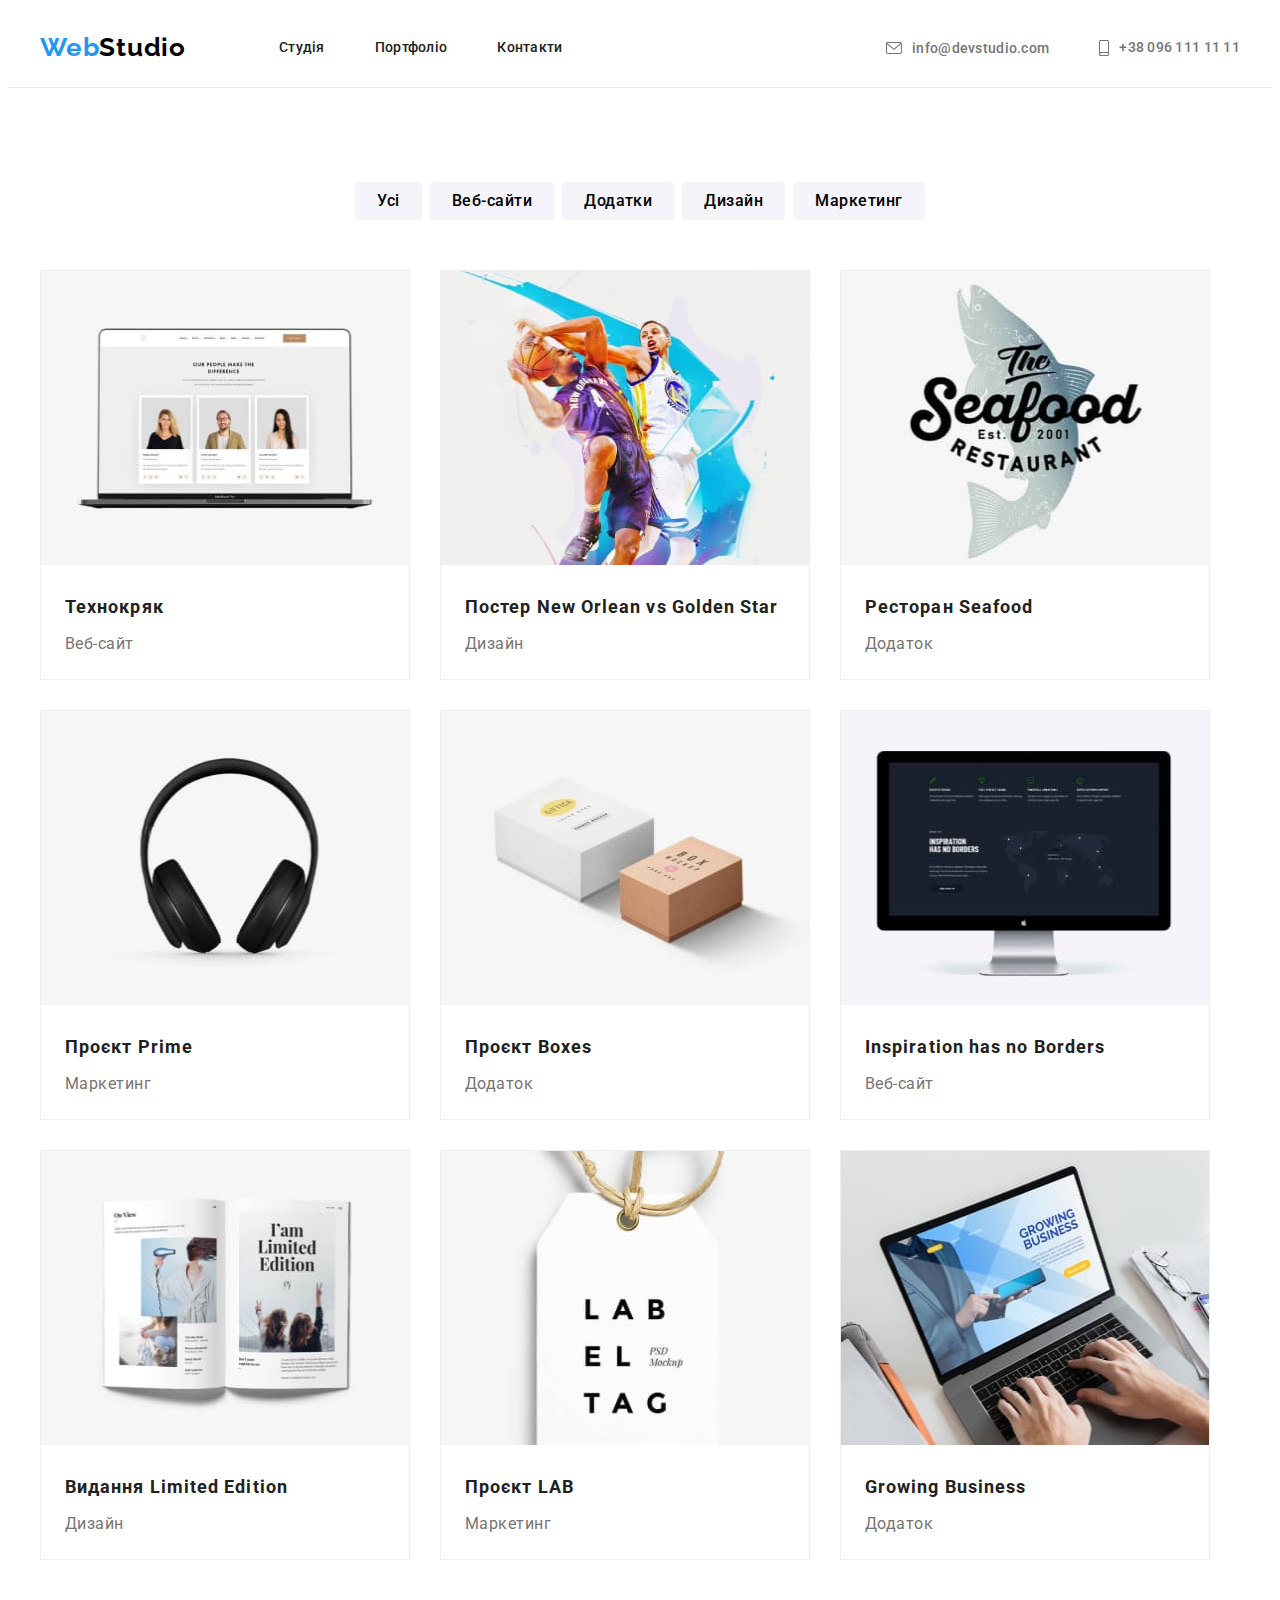
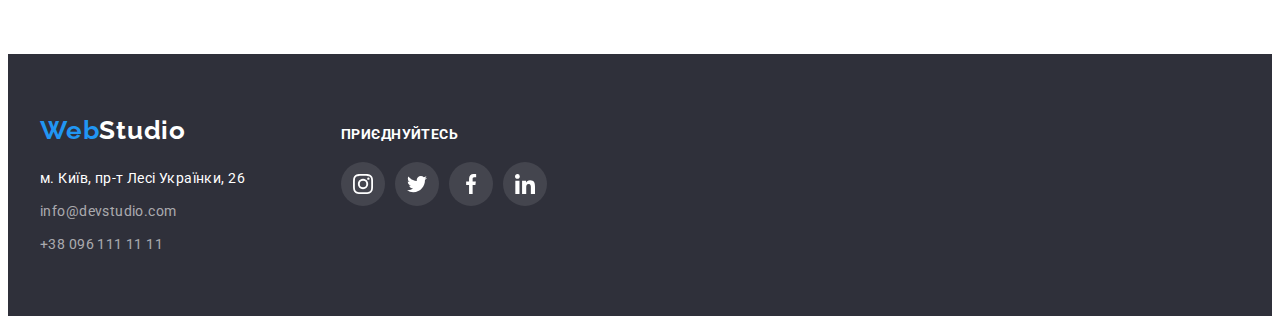
==== portfolio.html @ a014893c "transition" ====
<!DOCTYPE html>
<html lang="uk">
<head>
    <title>Портфоліо</title>
    <link rel="preconnect" href="https://fonts.googleapis.com">
        <link rel="preconnect" href="https://fonts.gstatic.com" crossorigin>
        <link href="https://fonts.googleapis.com/css2?family=Raleway:wght@700&family=Roboto:wght@400;500;700;900&display=swap" 
        rel="stylesheet">
        <link rel="stylesheet" href="https://cdnjs.cloudflare.com/ajax/libs/modern-normalize/1.1.0/modern-normalize.min.css" integrity="sha512-wpPYUAdjBVSE4KJnH1VR1HeZfpl1ub8YT/NKx4PuQ5NmX2tKuGu6U/JRp5y+Y8XG2tV+wKQpNHVUX03MfMFn9Q==" crossorigin="anonymous" referrerpolicy="no-referrer" />
        <link rel="stylesheet" href="./css/style.css">
</head>
<body>
   
        <header class="container_work_prtfl general_container_header">
            <div class="container">
                    <div class="header_container"> 
                        <div class="logo_container"> 
                            <a class="logo" href="">Web<span class="logo_header">Studio</span></a>
                        </div>
                        <nav>
                            <ul class="nav_list">
                                <li>
                                    <a href="./index.html" class="nav_link">Студія</a></li>
                                <li>
                                    <a href="./portfolio.html"class="nav_link">Портфоліо</a></li>
                                <li>
                                    <a href=""class="nav_link">Контакти</a></li>
                            </ul>
                        </nav>
                            <div class="contact_container"> 
                                <a href="mailto:info@devstudio.com" class="header_mail">
                                    <svg class="email_icon" width="16" height="12">
                                        <use href="./images/sssymbol-defs.svg#icon-envelopehover"><use/>
                                    </svg>
                                    info@devstudio.com</a>
                                  <a href="tel:+380961111111" class="header_tel">
                                    <svg class="smartphone_icon" width="10" height="16">
                                        <use href="./images/sssymbol-defs.svg#icon-smartphone"><use/>
                                      </svg>
                                      +38 096 111 11 11</a>
                            </div>
                    </div>
            </div>
        </header>
            <main>
                    <section class="essential">
                        <div class="container">
                    <h1 hidden>Портфоліо</h1>
                    <ul class="list button_container">
                        <li>
                            <a class="link_btn_prtfl" href="">
                            <button type="button" class="btn_prtfl">Усі</button>
                        </a>
                        </li>
                        <li class="link_btn_prtfl">
                            <button type="button" class="btn_prtfl">Веб-сайти</button>
                        </li>
                        <li class="link_btn_prtfl">
                            <button type="button" class="btn_prtfl">Додатки</button>
                        </li>
                        <li class="link_btn_prtfl">
                            <button type="button" class="btn_prtfl">Дизайн</button>
                        </li>
                        <li class="link_btn_prtfl">
                            <button type="button" class="btn_prtfl">Маркетинг</button>
                        </li>
                    </ul>
                    <ul class="list prtfl_container">
                        <li class="container_work">
                            <a class="container_work_card" href="">
                                <div class="about_work">
                            <img src="./images/portfolio/img.jpg" alt="Проект" width="368" height="294">
                            <div class="overlay_prtfl"><p class="overlay_prtfl_text">Ресурс пропонує комплексні пропозиції з різним рівнем функціоналу та сервісів. Все це дозволить відвідувачу отримати вичерпні відомості про компанію чи приватну особу.
                            </p>
                        </div>
                    </div>
                            <div class="prtfl_container_work">
                                <h2 class="title_work">Технокряк</h2>
                                <p class="type_work">Веб-сайт</p>
                            </div>
                        </a>
                        </li>
                        <li class="container_work">
                            <a class="container_work_card" href="">
                            <img src="./images/portfolio/img(1).jpg" alt="Проект" width="368" height="294">
                                <div class="prtfl_container_work">
                                    <h2 class="title_work">Постер New Orlean vs Golden Star</h2>
                                    <p class="type_work">Дизайн</p>
                                </div>
                            </a>
                            </li>
                            <li class="container_work">
                                <a class="container_work_card" href="">
                            <img src="./images/portfolio/img(2).jpg" alt="Проект" width="368" height="294">
                            <div class="prtfl_container_work">
                                <h2 class="title_work">Ресторан Seafood</h2>
                                <p class="type_work">Додаток</p>
                            </div>
                            </a>
                            </li>
                            <li class="container_work">
                                <a class="container_work_card" href="">   
                            <img src="./images/portfolio/img(3).jpg" alt="Проект" width="368" height="294">
                            <div class="prtfl_container_work">
                                <h2 class="title_work">Проєкт Prime</h2>
                                <p class="type_work">Маркетинг</p>
                            </div>    
                        </a>
                        </li>
                            <li class="container_work">
                                <a class="container_work_card" href=""> 
                            <img src="./images/portfolio/img(4).jpg" alt="Проект" width="368" height="294">
                                <div class="prtfl_container_work">
                                    <h2 class="title_work">Проєкт Boxes</h2>
                                    <p class="type_work">Додаток</p>
                                </div>
                            </a>
                            </li>
                            <li class="container_work">
                                <a class="container_work_card" href=""> 
                            <img src="./images/portfolio/img(5).jpg" alt="Проект" width="368" height="294">
                                <div class="prtfl_container_work">
                                    <h2 class="title_work">Inspiration has no Borders</h2>
                                    <p class="type_work">Веб-сайт</p>
                                </div>
                            </a>
                            </li>
                            <li class="container_work">
                                <a class="container_work_card" href=""> 
                            <img src="./images/portfolio/img(6).jpg" alt="Проект" width="368" height="294">
                                 <div class="prtfl_container_work">
                                    <h2 class="title_work">Видання Limited Edition</h2>
                                    <p class="type_work">Дизайн</p>
                                </div>
                            </a>
                        </li>
                        <li class="container_work">
                            <a class="container_work_card" href=""> 
                            <img src="./images/portfolio/img(7).jpg" alt="Проект" width="368" height="294">
                                <div class="prtfl_container_work">    
                                    <h2 class="title_work">Проєкт LAB</h2>
                                    <p class="type_work">Маркетинг</p>
                                </div>
                            </a>
                        </li>
                        <li class="container_work">
                            <a class="container_work_card" href=""> 
                            <img src="./images/portfolio/img(8).jpg" alt="Проект" width="368" height="294">
                                <div class="prtfl_container_work">
                                    <h2 class="title_work">Growing Business</h2>
                                    <p class="type_work">Додаток</p>
                                </div>
                            </a>
                        </li>
                    </ul>
                    </section>
                </div>
            </main>
            <footer class="footer footer_container">
                <div class="container">
                <div class="container_socials">
                    <div>
                            <div class="logo_container_footer"> 
                        <a href class="logo_footer">Web<span class="logo_footer_part">Studio</span></a>
                            </div>
                        <address>
                            <ul class="footer_adress">
                                <li class="list part_adress_li">
                                        <a class="adress list" href="https://goo.gl/maps/mPQvmjuRFqu8Kfpr9" target="_blank" 
                                        rel="noopener noreferrer nofollow"
                                        >м. Київ, пр-т Лесі Українки, 26</a>
                                </li>
                                <li class="list part_adress_li">
                                        <a class="footer_header_mail" href="mailto:info@devstudio.com">info@devstudio.com</a>
                                </li>
                                        <li class="list">
                                            <a class="footer_header_tel" href="tel:+380961111111">+38 096 111 11 11</a>
                                </li> 
                            </ul>
                        </address>
                        </div>
                            <div class="container_socials_network">
                                <p class="footer_socials">Приєднуйтесь</p>
                                    <ul class="list social_network">
                                        <li class="icon_soc">
                                            <a class="social_link_footer"
                                                href="https://www.instagram.com"
                                                target="_blank"
                                                rel="noopener noreferrer"
                                                aria-label="Instagram icon"
                                                >
                                                <svg class="socials_icon_footer" width="20" height="20">
                                                    <use href="./images/sssymbol-defs.svg#icon-instagram"><use/>
                                                </svg>
                                            </a>
                                        </li>
                                        <li class="icon_soc">
                                            <a class="social_link_footer"
                                                href="https://twitter.com/?lang=uk"
                                                target="_blank"
                                                rel="noopener noreferrer"
                                                aria-label="Twitter icon"
                                                >
                                                <svg class="socials_icon_footer" width="20" height="20"> 
                                                    <use href="./images/sssymbol-defs.svg#icon-twitter"><use/>
                                                </svg>
                                            </a>
                                        </li>
                                        <li class="icon_soc">
                                            <a class="social_link_footer"
                                                href="https://www.facebook.com/campaign/landing.php?campaign_id=1600506847&extra_1=s%7Cc%7C303881997266%7Ce%7Catqc%20er%7C&placement=&creative=303881997266&keyword=atqc%20er&partner_id=googlesem&extra_2=campaignid%3D1600506847%26adgroupid%3D60825662376%26matchtype%3De%26network%3Dg%26source%3Dnotmobile%26search_or_content%3Ds%26device%3Dc%26devicemodel%3D%26adposition%3D%26target%3D%26targetid%3Dkwd-309614322922%26loc_physical_ms%3D9061016%26loc_interest_ms%3D%26feeditemid%3D%26param1%3D%26param2%3D&gclid=CjwKCAiA9qKbBhAzEiwAS4yeDVykRVFYwx1C5_49Tey_Y1slBAY74cSh2taEJXi-N8TJd7tq7RgyiRoCDEwQAvD_BwE"
                                                target="_blank"
                                                rel="noopener noreferrer"
                                                aria-label="Facebook icon"
                                                >
                                                <svg class="socials_icon_footer" width="20" height="20">
                                                    <use href="./images/sssymbol-defs.svg#icon-facebook"><use/>
                                                </svg>
                                            </a>
                                        </li>
                                        <li class="icon_soc">
                                            <a class="social_link_footer"
                                                href="https://ua.linkedin.com"
                                                target="_blank"
                                                rel="noopener noreferrer"
                                                aria-label="Linkedin icon"
                                                >
                                                <svg class="socials_icon_footer" width="20" height="20">
                                                    <use href="./images/sssymbol-defs.svg#icon-linkedin"><use/>
                                                </svg>
                                            </a>
                                        </li>
                                    </ul>
                            </div>
                        </div> 
                    </div>
            </footer>
        </body>
   
        </html>
---- css/style.css ----
:root {
    --main-title-color: #FFFFFF;
    --button-color: #2196F3;
    --secondary-button-color: #F5F4FA;
    --secondary-title-color: #757575;
    --hero-background: #2F303A;
    --hero-catalogue: #212121;
    --footer-color:rgba(255, 255, 255, 0.6);
    --main-color:#000000;
}
body {
    font-family: 'Raleway', sans-serif;
    font-family: 'Roboto', sans-serif;
}
.container {
    width: 1200px;
    padding-right: 15px;
    padding-left: 15px;
    margin-left: auto;
    margin-right: auto;
}
.logo {
    font-family: 'Raleway';
    font-weight: 700;
    font-size: 26px;
    line-height: calc(31/26);
    letter-spacing: 0.03em;
    color: var(--button-color);
    text-decoration: none;
}
.logo_header {
    color: var(--main-color);
    text-decoration: none;
    align-items: center;
}
.logo_container {
    display: flex;
    align-items: center;
    margin-right: 93px;
    margin-left: 0;

}
h1,
h2, 
h3,
h4, 
h5, 
h6, 
p {
margin: 0;
}
ul {
    margin: 0;
    border: 0;
}
.nav_list {
    display: flex;
    align-items: center;
    gap: 50px;
    font-weight: 500;
    font-size: 14px;
    line-height: 1.14;
    letter-spacing: 0.02em;
    color: var(--hero-catalogue);
    list-style: none;
    text-decoration: none;
    margin: 0;
    padding-left: 0;

}
.nav_item {
    font-weight: 500;
    font-size: 14px;
    line-height: 1.14;
    letter-spacing: 0.02em;
    color: var(--hero-catalogue);
    list-style: none;
    text-decoration: none;
    margin: 0;
    border: 0;
}
.nav_link {
    font-weight: 500;
    font-size: 14px;
    line-height: 1.14;
    letter-spacing: 0.02em;
    color: var(--hero-catalogue);
    list-style: none;
    text-decoration: none;
    margin: 0;
    position: relative;
    transition-property: color;
    transition-duration: 250ms;
    transition-timing-function: cubic-bezier(0.4, 0, 0.2, 1);
    transition-delay: 0ms;
}
.nav_link:hover, .nav_link:focus {
    color: var(--button-color);
}
.nav_link::after {
    content: '';
    position: absolute;
    left: 50%;
    margin-top: 28px;
    transform: translateX(-50%) scaleX(0.3);
    display: block;
    width: 106%;
    height: 4px;
    border-radius: 2px;
    background-color: #2196F3;
    opacity: 0;
    transition-property: transform, opacity;
    transition-duration: 250ms;
    transition-timing-function: cubic-bezier(0.4, 0, 0.2, 1);
    transition-delay: 0ms;
}
.nav_link:hover::after,
.nav_link:focus::after {
    transform: translateX(-50%) scaleX(1);
    opacity: 1;
}
.header_tel {
    font-weight: 500;
    font-size: 14px;
    line-height: 1.14;
    letter-spacing: 0.02em;
    color: var(--secondary-title-color);
    text-decoration: none;
    display: flex;
    align-items: center;
    gap: 10px;
    transition-property: color;
    transition-duration: 250ms;
    transition-timing-function: cubic-bezier(0.4, 0, 0.2, 1);
    transition-delay: 0ms;
}
.header_mail {
    font-weight: 500;
    font-size: 14px;
    line-height: calc(16/14);
    letter-spacing: 0.02em;
    color: var(--secondary-title-color);
    text-decoration: none;
    display: flex;
    align-items: center;
    gap: 10px;
    transition-property: color;
    transition-duration: 250ms;
    transition-timing-function: cubic-bezier(0.4, 0, 0.2, 1);
    transition-delay: 0ms;
}
.header_mail:hover, .header_mail:focus {
    color: var(--button-color);
}

.header_tel:hover, .header_tel:focus {
        color: var(--button-color);
    }
.contact_container {
    display: flex;
    align-items: center;
    margin-left: auto;
    gap: 50px;
    align-items: left;
}
.general_container_header {
    padding-top: 24px;
    padding-bottom: 24px;
    display: flex;
    align-items: center;
}
.header_container {
    display: flex;
    align-items: center;
}
.header {
    position: fixed;
    top: 0;
    left: 0;
    width: 100%;
    background-color: var(--main-title-color);
    z-index: 10;
}


/*Hero section*/

.hero_section_container {
    padding-top: 94px;
    padding-bottom: 94px;
}
.hero_btn { 
    min-width: 216px;
    min-height: 50px;
    font-family: 'Roboto' sans-serif;
    font-weight: 700;
    font-size: 16px;
    line-height: calc(30/16);
    display: flex;
    text-align: center;
    align-items: center;
    color: var(--main-title-color);
    background: var(--button-color);
    box-shadow: 0px 4px 4px rgba(0, 0, 0, 0.25);
    border-radius: 4px;
    cursor: pointer;
    display: block;
    margin: 0 auto;
    transition-property: color border;
    transition-duration: 250ms;
    transition-timing-function: cubic-bezier(0.4, 0, 0.2, 1);
    transition-delay: 0ms;
}
.hero_btn:hover, .hero_btn:focus  {
    border-color: var(--main-title-color);
    color: var(--main-title-color);
}
.hero_btn:hover, .hero_btn:focus {
    box-shadow: 0px 4px 4px 0px rgba(0, 0, 0, 0.25); 
}
.hero {
    background: var(--hero-background);
    padding: 200px 0;
    max-width: 1600px;
    height: 602px;
    margin-left: auto;
    margin-right: auto;
    background-image: 
    url('../images/img_general.jpg');
    background-position: center;
    background: rgb(47,48,58);
    background-image: linear-gradient(rgba(47,48,58,0.4),rgba(47,48,58,0.4)), url(../images/Img_general.jpg);
}
.hero_title {
    font-weight: 900;
    font-size: 44px;
    line-height: calc(60/44);
    text-align: center;
    letter-spacing: 0.06em;
    text-transform: uppercase;
    color: var(--main-title-color);
    margin-right: 237px;
    margin-left: 237px;
    margin-bottom: 30px;
}


/*----------Section Features---------------*/
.section_container_features {
    padding-top: 94px;
    padding-bottom: 0;
}
.hero_list {
    min-width: 270px;
    align-content: flex-start;
}
.hero_catalogue {
    margin-bottom: 10px;
    font-weight: 700;
    font-size: 14px;
    line-height: calc(16/14);
    letter-spacing: 0.03em;
    text-transform: uppercase;
    color: var(--hero-catalogue)
}
    
.container_list_features { 
    display: flex;
    justify-content: space-between;
    gap: 30px;
    padding-left: 0;
}

.hero_description {
    font-weight: 400;
    font-size: 14px;
    line-height: calc(24/14);
    letter-spacing: 0.03em;
    color: var(--secondary-title-color);
}
/*--------Section work process--------------*/
.section_container {
    padding-top: 94px;
    padding-bottom: 94px;
}
.hero_work {
    margin-bottom: 50px;
    font-weight: 700;
    font-size: 36px;
    line-height: calc(42/36);
    text-align: center;
    letter-spacing: 0.03em;
    color: var(--hero-catalogue);
}

/*--------Section Team--------------*/
.container_about_team {
    padding-bottom: 30px;
    padding-top: 30px;
}
.hero_team {
    margin-bottom: 50px;
    font-weight: 700;
    font-size: 36px;
    line-height: calc(42/36);
    text-align: center;
    letter-spacing: 0.03em;
    color: var(--hero-catalogue);

}
.hero_team_name {
    padding-bottom: 10px;
    font-weight: 500;
    font-size: 16px;
    line-height: calc(19/16);
    text-align: center;
    letter-spacing: 0.03em;
    color: var(--hero-catalogue);
}
.list_hero_work {
    gap: 30px;
}
.hero_team_position{
    font-weight: 400;
    font-size: 16px;
    line-height: calc(19/16);
    text-align: center;
    letter-spacing: 0.03em;
    color: var(--secondary-title-color);
}
.list_hero_team {
    gap: 30px;
}
/*------------FOOTER--------------*/
.footer {
    background-color: var(--hero-background);
}
.logo_footer {
    font-family: 'Raleway';
    font-weight: 700;
    font-size: 26px;
    line-height: calc(31/26);
    letter-spacing: 0.03em;
    color: var(--button-color);
    text-decoration: none;
}
.logo_footer_part {
    color: var(--main-title-color);
    text-decoration: none;
    list-style: none;
    text-decoration: none;
}
.part_adress_li {
    margin-bottom: 9px;
    display: inline-block;
}
.footer_adress {
    padding-left: 0;
    min-width: 231px;
}
.footer_container {
    padding-top: 60px;
    padding-bottom: 60px;
    min-width: 231px;
    min-height: 81px;
    display: flex;

}
.adress {
    font-style: normal;
    font-weight: 400;
    font-size: 14px;
    line-height: calc(24/14);
    letter-spacing: 0.03em;
    color: var(--main-title-color);
    text-decoration: none;
}
.footer_header_mail {
    font-style: normal;
    font-weight: 400;
    font-size: 14px;
    line-height: calc(24/14);
    letter-spacing: 0.03em;
    color: var(--footer-color);
    text-decoration: none;
    transition-property: color;
    transition-duration: 250ms;
    transition-timing-function: cubic-bezier(0.4, 0, 0.2, 1);
    transition-delay: 0ms;
}
.footer_header_tel {
    font-style: normal;
    font-weight: 400;
    font-size: 14px;
    line-height: calc(24/14);
    letter-spacing: 0.03em;
    color: var(--footer-color);
    text-decoration: none;
    transition-property: color;
    transition-duration: 250ms;
    transition-timing-function: cubic-bezier(0.4, 0, 0.2, 1);
    transition-delay: 0ms;
}
.logo_container_footer {
    padding-left: 0;
    margin-bottom: 20px;
    display: flex;
}
.list {
    list-style: none;
    padding: 0;
    display: flex;
    flex-wrap: wrap;
}
.img {
    display: block;
}
.btn_prtfl {
    padding-bottom: 6px;
    padding-top: 6px;
    padding-left: 22px;
    padding-right: 22px;
    border: navajowhite;
    font-family: 'Roboto';
    font-weight: 500;
    font-size: 16px;
    line-height: calc(26/16);
    text-align: center;
    letter-spacing: 0.03em;
    cursor: pointer;
    background: var(--secondary-button-color);
    border-radius: 4px;
    display: inline;
    align-items: center;
    cursor: pointer;
    border-color: none;
    transition-property: color, background-color;
    transition-duration: 250ms;
    transition-timing-function: cubic-bezier(0.4, 0, 0.2, 1);
    transition-delay: 0ms;
}
.btn_prtfl:hover, .btn_prtfl:focus {
    background: var(--button-color);
    color: var(--main-title-color) 
}
.link_btn_prtfl:hover, .link_btn_prtfl:focus {
    display: block;
    box-shadow: 0px 4px 4px 0px rgba(0, 0, 0, 0.25);
}
.link_btn_prtfl {
    text-decoration: none; 
}
.container_work_card:hover, .container_work_card:focus {
    display: block;
    box-shadow: 0px 4px 4px 0px rgba(0, 0, 0, 0.25); 
}
.about_work {
    position: relative;
    overflow: hidden;
}
.overlay_prtfl {
    position: absolute;
    top: 0;
    left: 0;
    transform: translateY(100%);
    width: 100%;
    height: 100%;
    background-color: rgb(33, 150, 243, 0.9);
    backdrop-filter:blur (2px);
    padding-left: 24px;
    padding-right: 24px;
    display: flex;
    align-items: center;
    color: var(--main-title-color);

    transition-property: transform;
    transition-duration: 250ms;
    transition-timing-function: cubic-bezier(0.4, 0, 0.2, 1);
    transition-delay: 0ms;

}

.container_work:hover .overlay_prtfl {
    transform: translateY(0);
}
.container_work_card {
    text-decoration: none; 
}
.essential {
    padding-top: 94px;
    padding-bottom: 94px;
}
.button_container {
    margin-bottom: 50px;
    gap: 8px;
    display: flex;
    justify-content: center;
    
}
.title_work {
    margin-bottom: 4px;
    font-size: 18px;
    line-height: calc(36/18);
    letter-spacing: 0.06em;
    color: var(--hero-catalogue);
    transition-property: color;
    transition-duration: 250ms;
    transition-timing-function: cubic-bezier(0.4, 0, 0.2, 1);
    transition-delay: 0ms;
}
.type_work {
    font-weight: 400;
    font-size: 16px;
    line-height: calc(30/16);
    letter-spacing: 0.03em;
    color: var(--secondary-title-color);
}
.title_work:hover, .title_work:focus 
{
    color: var(--button-color);
}
.prtfl_container {
    gap: 30px;
}
.adress:hover,:focus {
    color: var(--button-color);
}
.footer_header_mail:hover, .footer_header_mail:focus {
    color: var(--button-color);
}
.footer_header_tel:hover, .footer_header_tel:focus {
    color: var(--button-color);
}
.prtfl_container_work {
    padding-top: 20px;
    padding-bottom: 20px;
    padding-left: 24px;
    padding-right: 24px;
}
.container_work {
    border-bottom: 1px;
    border-top: 1px;
    border-left: 1px;
    border-right: 1px;
    border-style: solid;
    border-color: #EEEEEE;

}
.container_work_prtfl {
    border-bottom: 1px;
    border-top: 0px;
    border-left: 0px;
    border-right: 0px;
    border-style: solid;
    border-color: #ECECEC;  
}
.overlay {
    max-width: 1600px;
    height: 602px;
    margin-left: auto;
    margin-right: auto;
    background-image: 
    url('../images/img_general.jpg');
   background-position: center;  
}
.features_icon {
    width: 270px;
    height: 120px;
    background: #F5F4FA;
    border-radius: 4px;
}
.smartphone_icon {
    fill: currentColor;
}
.email_icon {
    fill: currentColor;
}
.social_network {
    margin-top: 16px;
    display: flex;
    justify-content: center;
    align-items: center;
    gap: 10px;
}

/* ФОН */

.social_link {
    display: flex;
    justify-content: center;
    align-items: center;
    width: 44px;
    height: 44px;
    border-radius: 50%; 
    background-color: #FFFFFF;
    transition-property: color, background-color;
    transition-duration: 250ms;
    transition-timing-function: cubic-bezier(0.4, 0, 0.2, 1);
    transition-delay: 0ms;
}
/*a ФОН */
.social_link:focus,  .socials_icon:focus {fill: #FFFFFF;
    border-radius: 50%;
    background-color:#2196F3; 
}
.social_link:focus .social_link { fill: #FFFFFF;
    border-radius: 50%;
    background-color:#2196F3;
}
.social_link:hover .social_link {
    fill: #FFFFFF;
    border-radius: 50%;
    background-color:#2196F3;
}
.social_link:hover .socials_icon {fill: #FFFFFF;
}
.social_link:focus .socials_icon {fill: #FFFFFF;
}
.socials_link:focus .icon_soc {fill: #FFFFFF;
    background-color:#2196F3;
}
.icon_soc:hover .social_link {fill: #FFFFFF;
    border-radius: 50%;
    background-color:#2196F3;
}
.icon_soc:focus .social_link {fill: #FFFFFF;
    border-radius: 50%;
    background-color:#2196F3;
}
.socials_icon {fill: #AFB1B8;
    justify-content: center;
    align-items: center;
    display: flex;
    transition-property: color, background-color;
    transition-duration: 250ms, 250ms;
    transition-timing-function: cubic-bezier(0.4, 0, 0.2, 1);
    transition-delay: 0ms;
}
.icon_features {
    display: flex;
    justify-content: center;
    align-items: center;
    padding-left: 0px;
}
.icon_features_fon {
    display: flex;
    justify-content: center;
    align-items: center;
    width: 270px;
    height: 120px;
    background-color: #F5F4FA;
    gap: 30px;
    margin-bottom: 30px;
    border-radius: 4px;
}

.partners {
    display: flex;
    justify-content: center;
    align-items: center;
    gap: 30px;
    margin-left: 0;
    padding-left: 0;
}
.partners_fon {
    display: flex;
    width: 170px;
    height: 92px;
    border: 1px solid #AFB1B8;
    border-radius: 4px;
    justify-content: center;
    align-items: center;
    padding-right: 0;
    margin-right: 0;
    cursor: pointer;
    transition-property: color, background-color;
    transition-duration: 250ms;
    transition-timing-function: cubic-bezier(0.4, 0, 0.2, 1);
    transition-delay: 0ms;
}
.card_partners {
    display: flex;
}
.socials_icon:hover, .socials_icon:focus {
    fill: #2196F3; 
    border-color: #2196F3; 
}
.socials_icon:focus, .socials_icon:hover {
    fill: #2196F3; 
    border-color: #2196F3; 
}
.partners_fon:hover, .socials_icon {
    border-color: #2196F3; 
}
.partners_fon:focus, .socials_icon {
    border-color: #2196F3; 
}
.partners_fon:hover .socials_icon {
    fill: #2196F3; 
    border-color: #2196F3; 
}
.partners_fon:focus .socials_icon {
    fill: #2196F3; 
    border-color: #2196F3; 
}
.footer_socials {
    font-family: 'Roboto';
    font-style: normal;
    font-weight: 700;
    font-size: 14px;
    line-height: 16px;
    letter-spacing: 0.03em;
    text-transform: uppercase;
    color: #FFFFFF;
    display: flex;
    margin-bottom: 20px;

}
.container_socials {
    display:inline-flex;
    align-items:baseline;
    justify-content: center;
}
.container_socials_network {
    margin-left: 70px;
    margin-top: 12px;
}
.socials_icon_footer {
    fill: #FFFFFF;
}
.social_link_footer {
    display: flex;
    justify-content: center;
    align-items: center;
    width: 44px;
    height: 44px;
    border-radius: 50%; 
    background-color: rgba(255,255,255,0.1);
    transition-property: color, background-color;
    transition-duration: 250ms;
    transition-timing-function: cubic-bezier(0.4, 0, 0.2, 1);
    transition-delay: 0ms;
}
.social_link_footer:focus,  .socials_icon_footer:focus {fill: #FFFFFF;
    border-radius: 50%;
    background-color:#2196F3; 
}
.social_link_footer:hover .socials_icon_footer {fill: #FFFFFF;
}
.social_link_footer:focus .socials_icon_footer {fill: #FFFFFF;
}
.icon_soc:hover .social_link_footer {fill: #FFFFFF;
    border-radius: 50%;
    background-color:#2196F3;
}
.icon_soc:focus .social_link_footer {fill: #FFFFFF;
    border-radius: 50%;
    background-color:#2196F3;
}
.container_section_team {
    background-color: #F5F4FA;
}
.container_team_name {
    background-color: #FFFFFF;
    transition-property: color, background-color;
    transition-duration: 250ms;
    transition-timing-function: cubic-bezier(0.4, 0, 0.2, 1);
    transition-delay: 0ms;
}

.container_team_name:focus,  .container_team_name:hover {
    box-shadow: 0px 4px 4px 0px rgba(0, 0, 0, 0.25);
}
.hero_section_container_client {
    padding-top: 94px;
    padding-bottom: 94px;
}
.icon_soc {
    transition-property: color, background-color;
    transition-duration: 250ms;
    transition-timing-function: cubic-bezier(0.4, 0, 0.2, 1);
    transition-delay: 0ms;
}
.socials_icon_footer {
    transition-property: color, background-color;
    transition-duration: 250ms;
    transition-timing-function: cubic-bezier(0.4, 0, 0.2, 1);
    transition-delay: 0ms;
}
html {
    scroll-behavior: smooth;
}
/*--------Modal window-------------*/
.backdrop {
    position: fixed;
    top: 0;
    left: 0;
    width: 100%;
    height: 100%;
    background-color: rgba(25, 28, 38, 0.4);
    z-index: 100;
}
.backdrop.is-hidden {
    opacity: 0;
    visibility: hidden;
    pointer-events: none;
}
.modal {
    position: absolute;
    top: 50%;
    left: 50%;
    transform: translateX(-50%) translateY(-50%);
    width: 528px;
    min-height: 581px;
    background-color: var(--main-title-color);
    box-shadow: (0px 4px 4px rgba(0, 0, 0, 0.25));
    transition-property: opacity;
    transition-duration: 250ms;
    transition-timing-function: cubic-bezier(0.4, 0, 0.2, 1);
    transition-delay: 0ms;
}
.modal-btn {
    position: absolute;
    top: 8px;
    right: 8px;
    width: 30px;
    height: 30px;
    background-color: transparent;
    border-radius: 50%;
    border: 1px solid rgba(0, 0, 0, 0.1);
    display: inline-flex;
    align-items: center;
    justify-content: center;
    cursor: pointer;
    transition-property: transform;
    transition-duration: 250ms;
    transition-timing-function: cubic-bezier(0.4, 0, 0.2, 1);
    transition-delay: 0ms;
   
}
.modal-icon {
    fill: #000000;
}
.backdrop.is-hidden .modal {
    opacity: 0;
    transform:translateX(-50%) translateY(-70%);
}
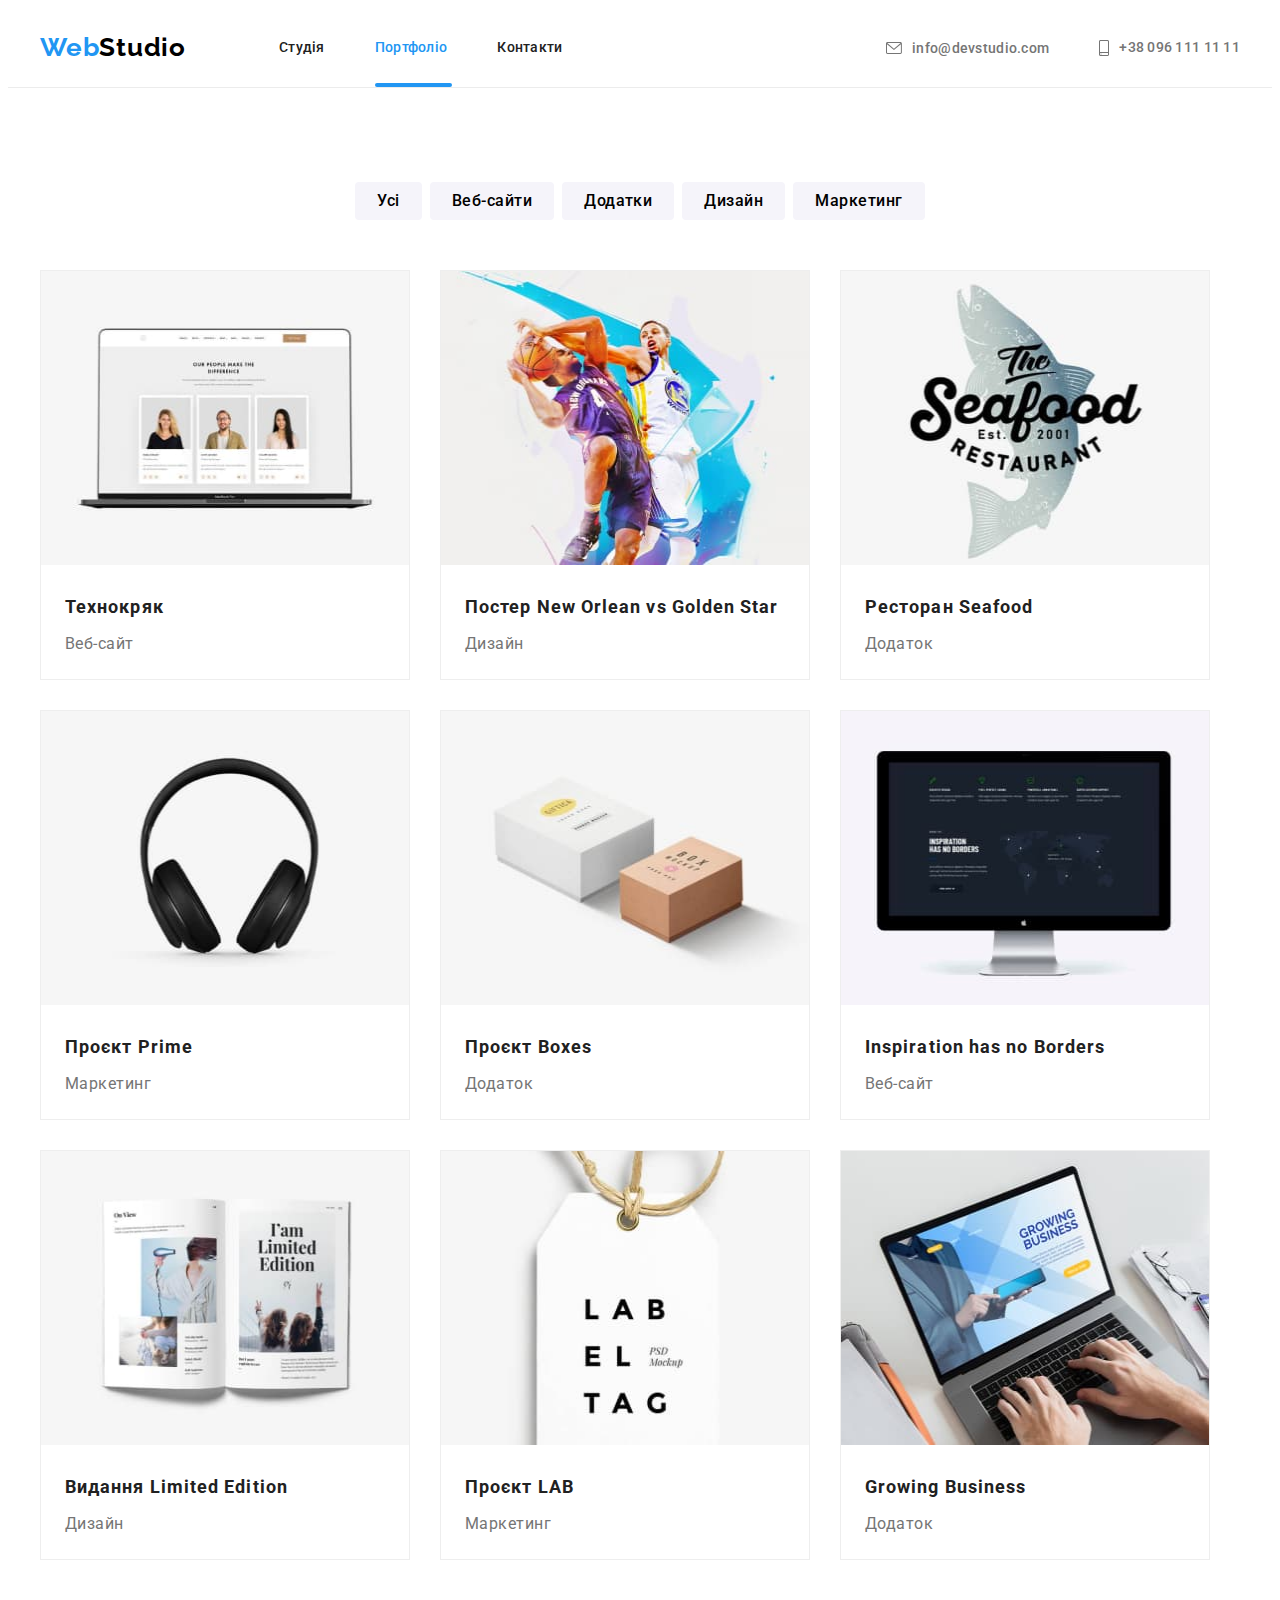
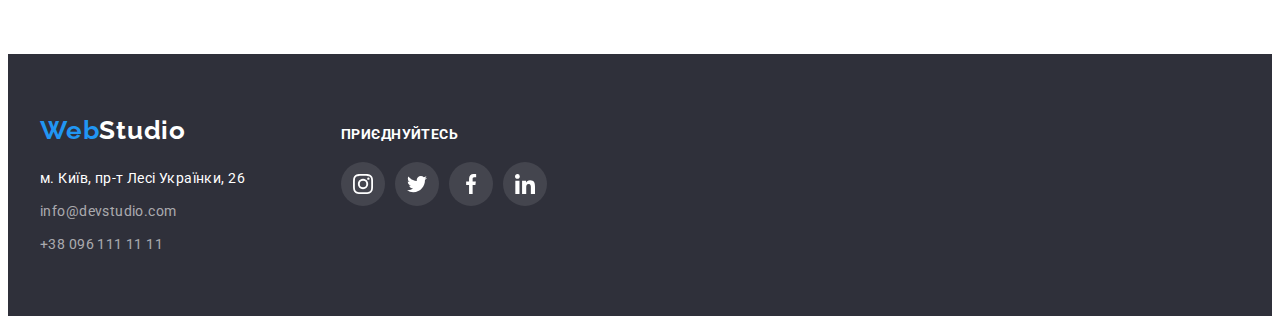
==== commit 0bbd3c31: "правки" ====
--- a/portfolio.html
+++ b/portfolio.html
@@ -22,7 +22,7 @@
                                 <li>
                                     <a href="./index.html" class="nav_link">Студія</a></li>
                                 <li>
-                                    <a href="./portfolio.html"class="nav_link">Портфоліо</a></li>
+                                    <a href="./portfolio.html"class="nav_link current">Портфоліо</a></li>
                                 <li>
                                     <a href=""class="nav_link">Контакти</a></li>
                             </ul>
@@ -43,116 +43,164 @@
             </div>
         </header>
             <main>
-                    <section class="essential">
-                        <div class="container">
-                    <h1 hidden>Портфоліо</h1>
-                    <ul class="list button_container">
-                        <li>
-                            <a class="link_btn_prtfl" href="">
-                            <button type="button" class="btn_prtfl">Усі</button>
-                        </a>
-                        </li>
-                        <li class="link_btn_prtfl">
-                            <button type="button" class="btn_prtfl">Веб-сайти</button>
-                        </li>
-                        <li class="link_btn_prtfl">
-                            <button type="button" class="btn_prtfl">Додатки</button>
-                        </li>
-                        <li class="link_btn_prtfl">
-                            <button type="button" class="btn_prtfl">Дизайн</button>
-                        </li>
-                        <li class="link_btn_prtfl">
-                            <button type="button" class="btn_prtfl">Маркетинг</button>
-                        </li>
-                    </ul>
-                    <ul class="list prtfl_container">
-                        <li class="container_work">
-                            <a class="container_work_card" href="">
+                <section class="essential">
+                    <div class="container">
+                        <h1 hidden>Портфоліо</h1>
+                            <ul class="list button_container">
+                                <li>
+                                    <a class="link_btn_prtfl" href="">
+                                    <button type="button" class="btn_prtfl">Усі</button>
+                                </a>
+                                </li>
+                                <li>
+                                    <a class="link_btn_prtfl" href="">
+                                    <button type="button" class="btn_prtfl">Веб-сайти</button>
+                                </a>
+                                </li>
+                                <li>
+                                    <a class="link_btn_prtfl" href="">
+                                    <button type="button" class="btn_prtfl">Додатки</button>
+                                </a>
+                                </li>
+                                <li>
+                                    <a class="link_btn_prtfl" href="">
+                                    <button type="button" class="btn_prtfl">Дизайн</button>
+                                </a>
+                                </li>
+                                <li>
+                                    <a class="link_btn_prtfl" href="">
+                                    <button type="button" class="btn_prtfl">Маркетинг</button>
+                                </a>
+                                </li>
+                            </ul>
+                            <ul class="list prtfl_container">
+                                <li class="container_work">
+                                    <a class="container_work_card" href="">
+                                        <div class="about_work">
+                                            <img src="./images/portfolio/img.jpg" alt="Проект" width="368" height="294">
+                                        <div class="overlay_prtfl"><p class="overlay_prtfl_text">Ресурс пропонує комплексні пропозиції з різним рівнем функціоналу та сервісів. Все це дозволить відвідувачу отримати вичерпні відомості про компанію чи приватну особу.
+                                            </p>
+                                            </div>
+                                        </div>
+                                            <div class="prtfl_container_work">
+                                                <h2 class="title_work">Технокряк</h2>
+                                                <p class="type_work">Веб-сайт</p>
+                                            </div>
+                                    </a>
+                                </li>
+                                <li class="container_work">
+                                    <a class="container_work_card" href="">
+                                        <div class="about_work">
+                                                        <img src="./images/portfolio/img(1).jpg" alt="Проект" width="368" height="294">
+                                                        <div class="overlay_prtfl"><p class="overlay_prtfl_text">Ресурс пропонує комплексні пропозиції з різним рівнем функціоналу та сервісів. Все це дозволить відвідувачу отримати вичерпні відомості про компанію чи приватну особу.
+                                                        </p>
+                                                    </div>
+                                                </div>
+                                                <div class="prtfl_container_work">
+                                                    <h2 class="title_work">Постер New Orlean vs Golden Star</h2>
+                                                    <p class="type_work">Дизайн</p>
+                                                </div>
+                                            </a>
+                                </li>
+                                <li class="container_work">
+                                                <a class="container_work_card" href="">
+                                                    <div class="about_work">
+                                            <img src="./images/portfolio/img(2).jpg" alt="Проект" width="368" height="294">
+                                            <div class="overlay_prtfl"><p class="overlay_prtfl_text">Ресурс пропонує комплексні пропозиції з різним рівнем функціоналу та сервісів. Все це дозволить відвідувачу отримати вичерпні відомості про компанію чи приватну особу.
+                                            </p>
+                                        </div>
+                                        </div>
+                                        <div class="prtfl_container_work">
+                                            <h2 class="title_work">Ресторан Seafood</h2>
+                                            <p class="type_work">Додаток</p>
+                                        </div>
+                                        </a>
+                                </li>
+                            <li class="container_work">
+                                            <a class="container_work_card" href="">  
+                                            <div class="about_work"> 
+                                        <img src="./images/portfolio/img(3).jpg" alt="Проект" width="368" height="294">
+                                        <div class="overlay_prtfl"><p class="overlay_prtfl_text">Ресурс пропонує комплексні пропозиції з різним рівнем функціоналу та сервісів. Все це дозволить відвідувачу отримати вичерпні відомості про компанію чи приватну особу.
+                                        </p>
+                                    </div>
+                                </div>
+                                        <div class="prtfl_container_work">
+                                            <h2 class="title_work">Проєкт Prime</h2>
+                                            <p class="type_work">Маркетинг</p>
+                                        </div>    
+                                    </a>
+                            </li>
+                            <li class="container_work">
+                                <a class="container_work_card" href=""> 
+                                    <div class="about_work"> 
+                                <img src="./images/portfolio/img(4).jpg" alt="Проект" width="368" height="294">
+                                <div class="overlay_prtfl"><p class="overlay_prtfl_text">Ресурс пропонує комплексні пропозиції з різним рівнем функціоналу та сервісів. Все це дозволить відвідувачу отримати вичерпні відомості про компанію чи приватну особу.
+                                </p>
+                            </div>
+                                </div>
+                                    <div class="prtfl_container_work">
+                                        <h2 class="title_work">Проєкт Boxes</h2>
+                                        <p class="type_work">Додаток</p>
+                                    </div>
+                                </a>
+                            </li>
+                            <li class="container_work">
+                                    <a class="container_work_card" href=""> 
+                                    <div class="about_work">
+                                <img src="./images/portfolio/img(5).jpg" alt="Проект" width="368" height="294">
+                                <div class="overlay_prtfl"><p class="overlay_prtfl_text">Ресурс пропонує комплексні пропозиції з різним рівнем функціоналу та сервісів. Все це дозволить відвідувачу отримати вичерпні відомості про компанію чи приватну особу.
+                                </p>
+                                </div>
+                                </div>
+                                    <div class="prtfl_container_work">
+                                        <h2 class="title_work">Inspiration has no Borders</h2>
+                                        <p class="type_work">Веб-сайт</p>
+                                    </div>
+                                </a>
+                            </li>
+                            <li class="container_work">
+                                    <a class="container_work_card" href=""> 
+                                        <div class="about_work">
+                                <img src="./images/portfolio/img(6).jpg" alt="Проект" width="368" height="294">
+                                <div class="overlay_prtfl"><p class="overlay_prtfl_text">Ресурс пропонує комплексні пропозиції з різним рівнем функціоналу та сервісів. Все це дозволить відвідувачу отримати вичерпні відомості про компанію чи приватну особу.
+                                </p>
+                                    </div>
+                                </div>
+                                    <div class="prtfl_container_work">
+                                        <h2 class="title_work">Видання Limited Edition</h2>
+                                        <p class="type_work">Дизайн</p>
+                                    </div>
+                                </a>
+                            </li>
+                            <li class="container_work">
+                                <a class="container_work_card" href=""> 
                                 <div class="about_work">
-                            <img src="./images/portfolio/img.jpg" alt="Проект" width="368" height="294">
-                            <div class="overlay_prtfl"><p class="overlay_prtfl_text">Ресурс пропонує комплексні пропозиції з різним рівнем функціоналу та сервісів. Все це дозволить відвідувачу отримати вичерпні відомості про компанію чи приватну особу.
-                            </p>
+                                <img src="./images/portfolio/img(7).jpg" alt="Проект" width="368" height="294">
+                                <div class="overlay_prtfl"><p class="overlay_prtfl_text">Ресурс пропонує комплексні пропозиції з різним рівнем функціоналу та сервісів. Все це дозволить відвідувачу отримати вичерпні відомості про компанію чи приватну особу.
+                                </p>
+                            </div>
                         </div>
-                    </div>
-                            <div class="prtfl_container_work">
-                                <h2 class="title_work">Технокряк</h2>
-                                <p class="type_work">Веб-сайт</p>
-                            </div>
-                        </a>
-                        </li>
-                        <li class="container_work">
-                            <a class="container_work_card" href="">
-                            <img src="./images/portfolio/img(1).jpg" alt="Проект" width="368" height="294">
-                                <div class="prtfl_container_work">
-                                    <h2 class="title_work">Постер New Orlean vs Golden Star</h2>
-                                    <p class="type_work">Дизайн</p>
-                                </div>
-                            </a>
-                            </li>
-                            <li class="container_work">
-                                <a class="container_work_card" href="">
-                            <img src="./images/portfolio/img(2).jpg" alt="Проект" width="368" height="294">
-                            <div class="prtfl_container_work">
-                                <h2 class="title_work">Ресторан Seafood</h2>
-                                <p class="type_work">Додаток</p>
-                            </div>
-                            </a>
-                            </li>
-                            <li class="container_work">
-                                <a class="container_work_card" href="">   
-                            <img src="./images/portfolio/img(3).jpg" alt="Проект" width="368" height="294">
-                            <div class="prtfl_container_work">
-                                <h2 class="title_work">Проєкт Prime</h2>
-                                <p class="type_work">Маркетинг</p>
-                            </div>    
-                        </a>
-                        </li>
+                                    <div class="prtfl_container_work">    
+                                        <h2 class="title_work">Проєкт LAB</h2>
+                                        <p class="type_work">Маркетинг</p>
+                                    </div>
+                                </a>
+                            </li>
                             <li class="container_work">
                                 <a class="container_work_card" href=""> 
-                            <img src="./images/portfolio/img(4).jpg" alt="Проект" width="368" height="294">
-                                <div class="prtfl_container_work">
-                                    <h2 class="title_work">Проєкт Boxes</h2>
-                                    <p class="type_work">Додаток</p>
-                                </div>
-                            </a>
-                            </li>
-                            <li class="container_work">
-                                <a class="container_work_card" href=""> 
-                            <img src="./images/portfolio/img(5).jpg" alt="Проект" width="368" height="294">
-                                <div class="prtfl_container_work">
-                                    <h2 class="title_work">Inspiration has no Borders</h2>
-                                    <p class="type_work">Веб-сайт</p>
-                                </div>
-                            </a>
-                            </li>
-                            <li class="container_work">
-                                <a class="container_work_card" href=""> 
-                            <img src="./images/portfolio/img(6).jpg" alt="Проект" width="368" height="294">
-                                 <div class="prtfl_container_work">
-                                    <h2 class="title_work">Видання Limited Edition</h2>
-                                    <p class="type_work">Дизайн</p>
-                                </div>
-                            </a>
-                        </li>
-                        <li class="container_work">
-                            <a class="container_work_card" href=""> 
-                            <img src="./images/portfolio/img(7).jpg" alt="Проект" width="368" height="294">
-                                <div class="prtfl_container_work">    
-                                    <h2 class="title_work">Проєкт LAB</h2>
-                                    <p class="type_work">Маркетинг</p>
-                                </div>
-                            </a>
-                        </li>
-                        <li class="container_work">
-                            <a class="container_work_card" href=""> 
-                            <img src="./images/portfolio/img(8).jpg" alt="Проект" width="368" height="294">
-                                <div class="prtfl_container_work">
-                                    <h2 class="title_work">Growing Business</h2>
-                                    <p class="type_work">Додаток</p>
-                                </div>
-                            </a>
-                        </li>
-                    </ul>
+                                    <div class="about_work">
+                                        <img src="./images/portfolio/img(8).jpg" alt="Проект" width="368" height="294">
+                                    <div class="overlay_prtfl"><p class="overlay_prtfl_text">Ресурс пропонує комплексні пропозиції з різним рівнем функціоналу та сервісів. Все це дозволить відвідувачу отримати вичерпні відомості про компанію чи приватну особу.
+                                        </p>
+                                    </div>
+                                    </div>
+                                    <div class="prtfl_container_work">
+                                            <h2 class="title_work">Growing Business</h2>
+                                            <p class="type_work">Додаток</p>
+                                    </div>
+                                </a>
+                            </li>
+                        </ul>
                     </section>
                 </div>
             </main>
--- a/css/style.css
+++ b/css/style.css
@@ -97,27 +97,36 @@
 .nav_link:hover, .nav_link:focus {
     color: var(--button-color);
 }
-.nav_link::after {
+.current {
+    position: relative;
+    color: #2196F3;
+}
+.current::after {
+    content: '';
+    position: absolute;
+    left: 0;
+    bottom: -32px;
+    display: block;
+    width: 106%;
+    height: 4px;
+    border-radius: 2px;
+    background-color: #2196F3;
+    transition-property: transform, opacity;
+    transition-duration: 250ms;
+    transition-timing-function: cubic-bezier(0.4, 0, 0.2, 1);
+    transition-delay: 0ms;
+}
+.link_prtfl:visited::before {
     content: '';
     position: absolute;
     left: 50%;
     margin-top: 28px;
     transform: translateX(-50%) scaleX(0.3);
-    display: block;
+  
     width: 106%;
     height: 4px;
     border-radius: 2px;
     background-color: #2196F3;
-    opacity: 0;
-    transition-property: transform, opacity;
-    transition-duration: 250ms;
-    transition-timing-function: cubic-bezier(0.4, 0, 0.2, 1);
-    transition-delay: 0ms;
-}
-.nav_link:hover::after,
-.nav_link:focus::after {
-    transform: translateX(-50%) scaleX(1);
-    opacity: 1;
 }
 .header_tel {
     font-weight: 500;
@@ -292,6 +301,41 @@
     letter-spacing: 0.03em;
     color: var(--hero-catalogue);
 }
+.hero_work_thumb {
+    position: relative;
+    overflow: hidden;
+}
+.overlay_studio_text {
+    position: absolute;
+    left: 0%;
+    top: 224px;
+    transform: translateY(100%);
+    width: 370px;
+    height: 70px;
+    background-color: rgb(47, 48, 58, 0.8);
+    
+    display: flex;
+    align-items: center;
+    justify-content: center;
+    font-family: 'Roboto';
+    font-style: normal;
+    font-weight: 700;
+    font-size: 14px;
+    line-height: calc(16/14);
+    text-align: center;
+    letter-spacing: 0.03em;
+    text-transform: uppercase;
+    color: #FFFFFF;
+    user-select: none;
+    transition-property: transform;
+    transition-duration: 250ms;
+    transition-timing-function: cubic-bezier(0.4, 0, 0.2, 1);
+    transition-delay: 0ms;
+}
+
+.list_hero_work_picture:hover .overlay_studio_text {
+    transform: translateY(0);
+}
 
 /*--------Section Team--------------*/
 .container_about_team {
@@ -374,6 +418,11 @@
     letter-spacing: 0.03em;
     color: var(--main-title-color);
     text-decoration: none;
+    transition-property: color;
+    transition-duration: 250ms;
+    transition-timing-function: cubic-bezier(0.4, 0, 0.2, 1);
+    transition-delay: 0ms;
+
 }
 .footer_header_mail {
     font-style: normal;
@@ -434,10 +483,7 @@
     align-items: center;
     cursor: pointer;
     border-color: none;
-    transition-property: color, background-color;
-    transition-duration: 250ms;
-    transition-timing-function: cubic-bezier(0.4, 0, 0.2, 1);
-    transition-delay: 0ms;
+    transition: color 250ms cubic-bezier(0.4, 0, 0.2, 1), background-color 250ms cubic-bezier(0.4, 0, 0.2, 1);
 }
 .btn_prtfl:hover, .btn_prtfl:focus {
     background: var(--button-color);
@@ -449,6 +495,7 @@
 }
 .link_btn_prtfl {
     text-decoration: none; 
+    transition: box-shadow 250ms cubic-bezier(0.4, 0, 0.2, 1);
 }
 .container_work_card:hover, .container_work_card:focus {
     display: block;
@@ -472,19 +519,24 @@
     display: flex;
     align-items: center;
     color: var(--main-title-color);
-
+    font-family: 'Roboto';
+    font-style: normal;
+    font-weight: 400;
+    font-size: 18px;
+    line-height: calc(28/18);
+    letter-spacing: 0.03em;
     transition-property: transform;
     transition-duration: 250ms;
     transition-timing-function: cubic-bezier(0.4, 0, 0.2, 1);
     transition-delay: 0ms;
 
 }
-
 .container_work:hover .overlay_prtfl {
     transform: translateY(0);
 }
 .container_work_card {
     text-decoration: none; 
+    transition: box-shadow 250ms cubic-bezier(0.4, 0, 0.2, 1);
 }
 .essential {
     padding-top: 94px;
@@ -593,10 +645,7 @@
     height: 44px;
     border-radius: 50%; 
     background-color: #FFFFFF;
-    transition-property: color, background-color;
-    transition-duration: 250ms;
-    transition-timing-function: cubic-bezier(0.4, 0, 0.2, 1);
-    transition-delay: 0ms;
+    transition: border-color 250ms cubic-bezier(0.4, 0, 0.2, 1), fill 250ms cubic-bezier(0.4, 0, 0.2, 1), background-color 250ms cubic-bezier(0.4, 0, 0.2, 1);
 }
 /*a ФОН */
 .social_link:focus,  .socials_icon:focus {fill: #FFFFFF;
@@ -631,10 +680,7 @@
     justify-content: center;
     align-items: center;
     display: flex;
-    transition-property: color, background-color;
-    transition-duration: 250ms, 250ms;
-    transition-timing-function: cubic-bezier(0.4, 0, 0.2, 1);
-    transition-delay: 0ms;
+    transition:fill 250ms cubic-bezier(0.4, 0, 0.2, 1), background-color 250ms cubic-bezier(0.4, 0, 0.2, 1);
 }
 .icon_features {
     display: flex;
@@ -673,22 +719,21 @@
     padding-right: 0;
     margin-right: 0;
     cursor: pointer;
-    transition-property: color, background-color;
-    transition-duration: 250ms;
-    transition-timing-function: cubic-bezier(0.4, 0, 0.2, 1);
-    transition-delay: 0ms;
+    transition: border-color 250ms cubic-bezier(0.4, 0, 0.2, 1), fill 250ms cubic-bezier(0.4, 0, 0.2, 1);
 }
 .card_partners {
     display: flex;
 }
-.socials_icon:hover, .socials_icon:focus {
+
+/*.socials_icon:hover, .socials_icon:focus {
     fill: #2196F3; 
     border-color: #2196F3; 
 }
 .socials_icon:focus, .socials_icon:hover {
     fill: #2196F3; 
     border-color: #2196F3; 
-}
+} */
+
 .partners_fon:hover, .socials_icon {
     border-color: #2196F3; 
 }
@@ -714,7 +759,6 @@
     color: #FFFFFF;
     display: flex;
     margin-bottom: 20px;
-
 }
 .container_socials {
     display:inline-flex;
@@ -736,7 +780,7 @@
     height: 44px;
     border-radius: 50%; 
     background-color: rgba(255,255,255,0.1);
-    transition-property: color, background-color;
+    transition-property: fill, background-color;
     transition-duration: 250ms;
     transition-timing-function: cubic-bezier(0.4, 0, 0.2, 1);
     transition-delay: 0ms;
@@ -762,7 +806,7 @@
 }
 .container_team_name {
     background-color: #FFFFFF;
-    transition-property: color, background-color;
+    transition-property: box-shadow;
     transition-duration: 250ms;
     transition-timing-function: cubic-bezier(0.4, 0, 0.2, 1);
     transition-delay: 0ms;
@@ -799,6 +843,7 @@
     height: 100%;
     background-color: rgba(25, 28, 38, 0.4);
     z-index: 100;
+    transition: opacity 250ms cubic-bezier(0.4, 0, 0.2, 1), visibility 250ms cubic-bezier(0.4, 0, 0.2, 1) linear;
 }
 .backdrop.is-hidden {
     opacity: 0;
